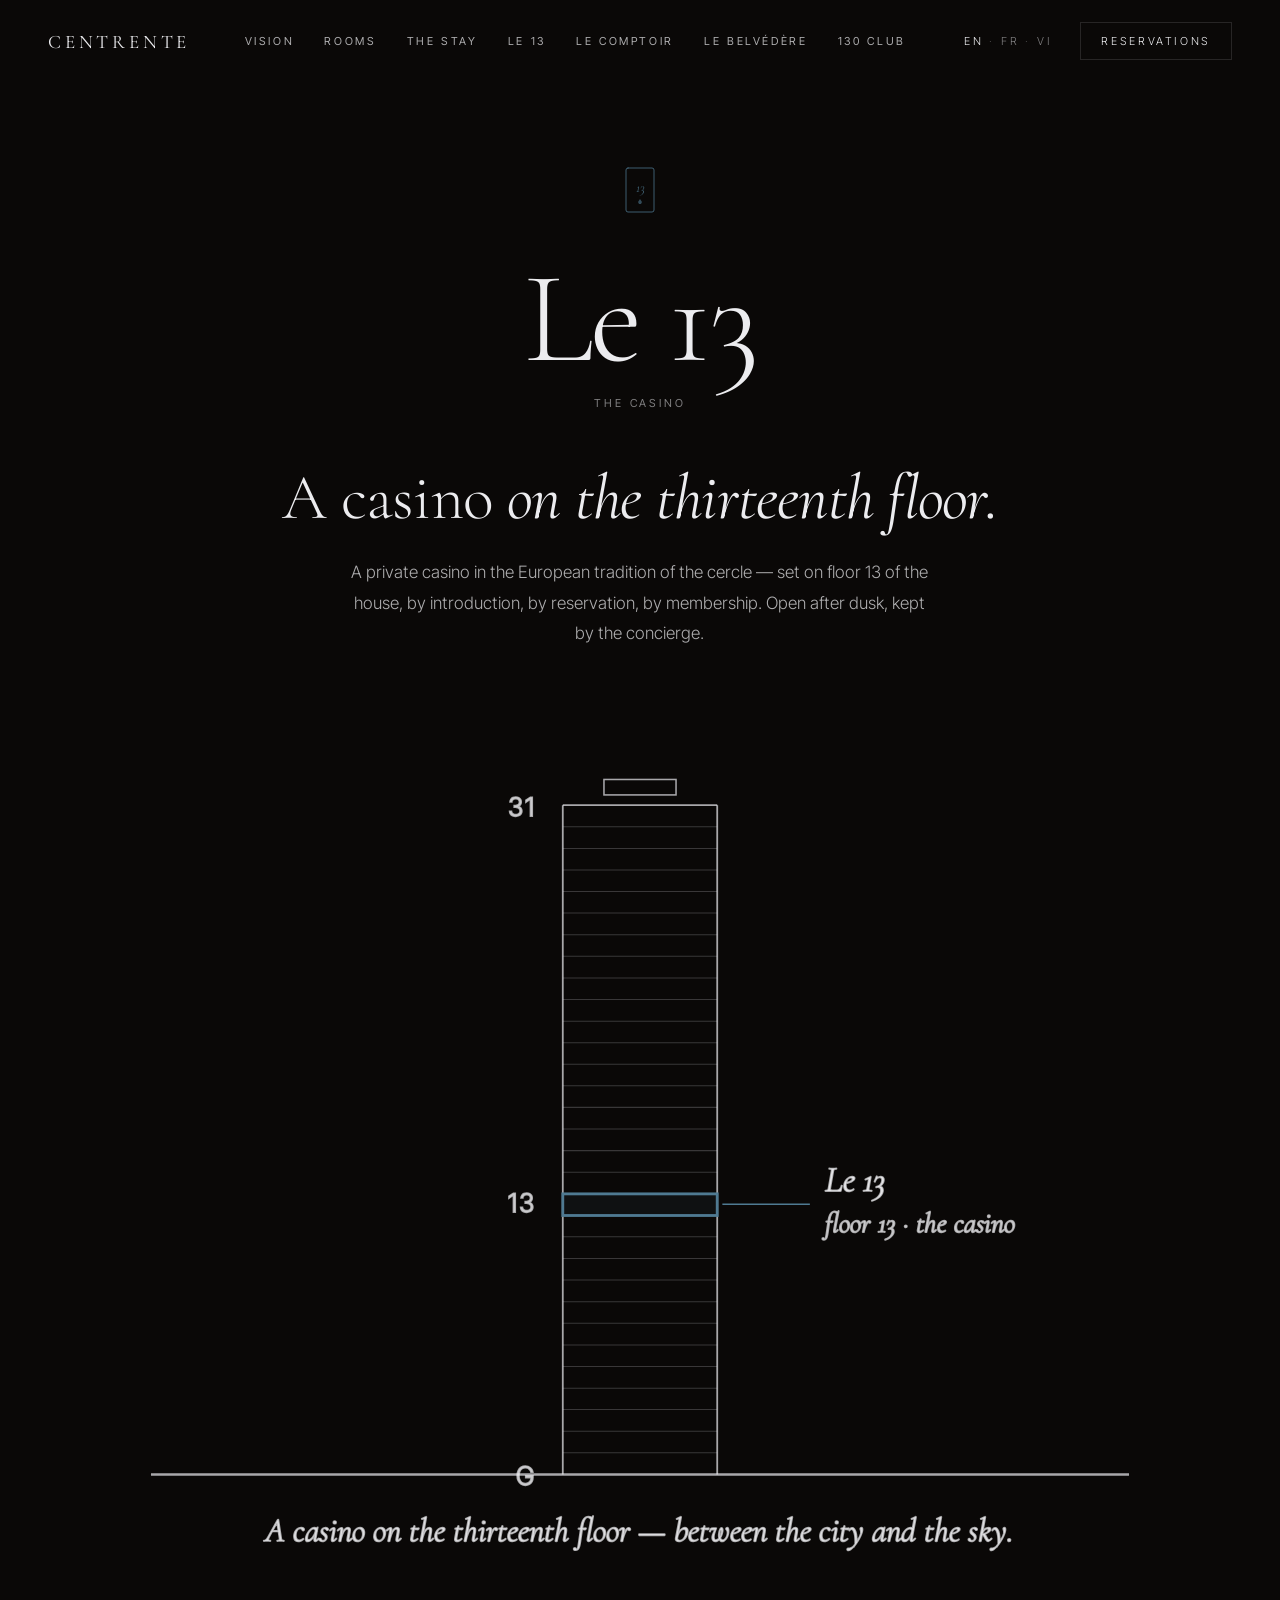
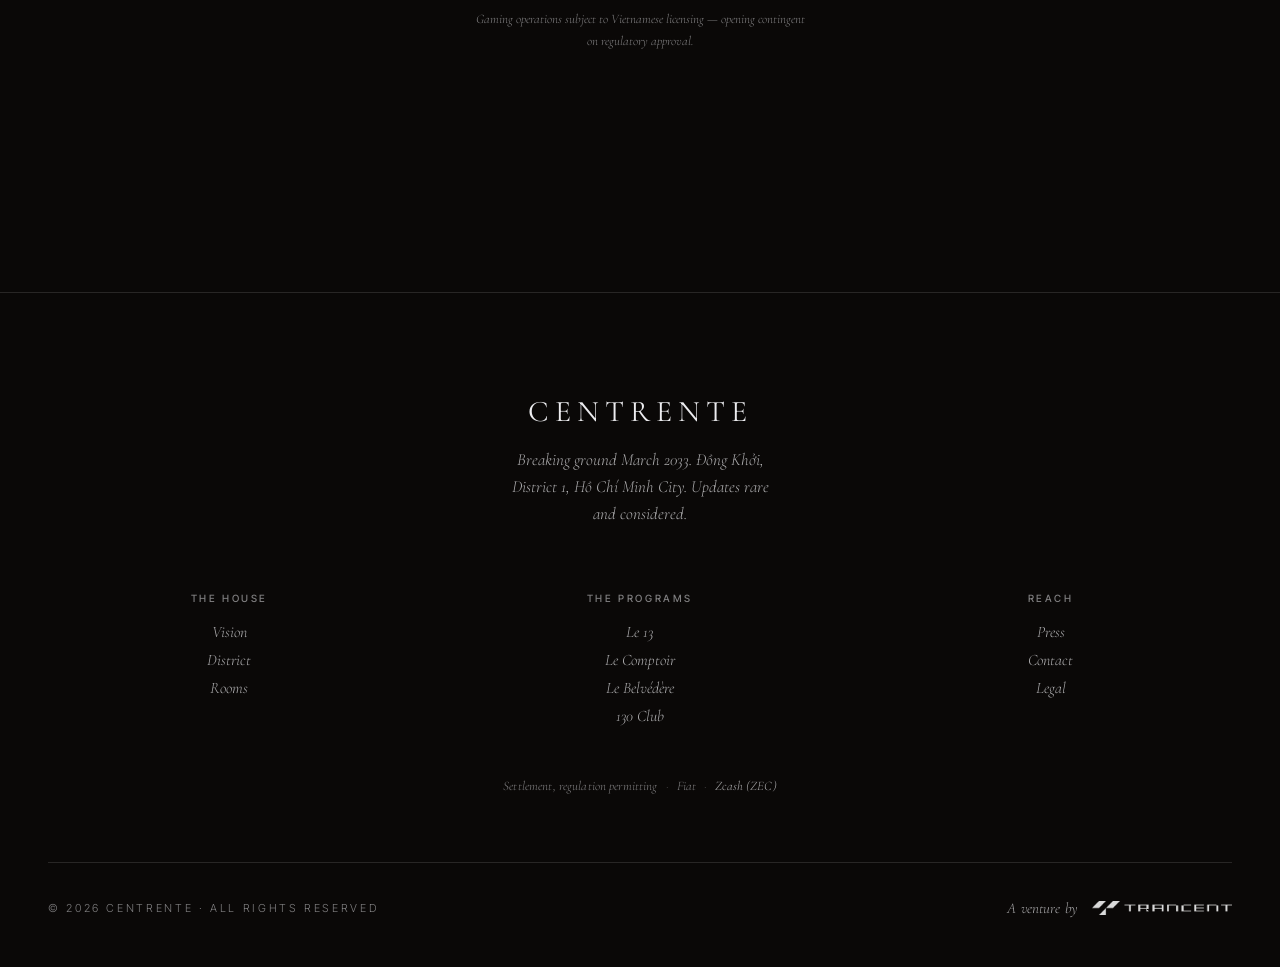
==== le-13.html @ db6df822 "subpages + story section + glyphs + mobile center" ====
<!doctype html>
<html lang="en">
<head>
<meta charset="utf-8" />
<meta name="viewport" content="width=device-width,initial-scale=1" />
<title>Le 13 · Centrente</title>
<link rel="preconnect" href="https://fonts.googleapis.com">
<link rel="preconnect" href="https://fonts.gstatic.com" crossorigin>
<link href="https://fonts.googleapis.com/css2?family=Cormorant+Garamond:ital,wght@0,300;0,400;0,500;1,300;1,400&family=Inter+Tight:wght@300;400;500;600&display=swap" rel="stylesheet">
<link rel="stylesheet" href="style.css">
</head>
<body>

<nav class="nav" id="nav">
  <a href="/" class="mono">CENTRENTE</a>
  <div class="nav-links">
    <a href="/#vision" data-i18n="nav_vision">Vision</a>
    <a href="/#rooms" data-i18n="nav_rooms">Rooms</a>
    <a href="/#stay" data-i18n="nav_stay">The Stay</a>
    <a href="/le-13">Le 13</a>
    <a href="/le-comptoir">Le Comptoir</a>
    <a href="/le-belvedere">Le Belvédère</a>
    <a href="/#club" data-i18n="nav_club">130 Club</a>
  </div>
  <div class="nav-right">
    <div class="lang lang-toggle">
      <button class="opt on" data-lang="en">EN</button><span class="div">·</span><button class="opt" data-lang="fr">FR</button><span class="div">·</span><button class="opt" data-lang="vi">VI</button>
    </div>
    <a class="cta" href="/#reserve" data-i18n="nav_cta">Reservations</a>
    <button class="nav-toggle" id="nav-toggle" aria-label="Menu"><span></span><span></span><span></span></button>
  </div>
</nav>

<div class="nav-mobile" id="nav-mobile">
  <a href="/#vision" data-i18n="nav_vision">Vision</a>
  <a href="/#rooms" data-i18n="nav_rooms">Rooms</a>
  <a href="/#stay" data-i18n="nav_stay">The Stay</a>
  <a href="/le-13">Le 13</a>
  <a href="/le-comptoir">Le Comptoir</a>
  <a href="/le-belvedere">Le Belvédère</a>
  <a href="/#club" data-i18n="nav_club">130 Club</a>
  <div class="lang lang-toggle" style="margin-top:32px;">
    <button class="opt on" data-lang="en">EN</button><span class="div">·</span><button class="opt" data-lang="fr">FR</button><span class="div">·</span><button class="opt" data-lang="vi">VI</button>
  </div>
  <a href="/#reserve" class="cta" data-i18n="nav_cta" style="margin-top:8px;">Reservations</a>
</div>

<section id="le13">
  <div class="venue-glyph">
    <svg viewBox="0 0 60 60" stroke="#4F7A92" fill="none" stroke-width="0.85" stroke-linecap="round" stroke-linejoin="round">
      <rect x="16" y="8" width="28" height="44" rx="2"/>
      <text x="30" y="32" text-anchor="middle" font-family="Cormorant Garamond" font-size="14" font-style="italic" fill="#4F7A92" stroke="none">13</text>
      <path d="M 28 42 L 30 39 L 32 42 L 31 44 L 29 44 Z" fill="#4F7A92" stroke="none" opacity="0.65"/>
    </svg>
  </div>
  <div class="anchor">
    <div class="seal">Le 13<small data-i18n="le13_caption">The Casino</small></div>
    <div class="head">
      <h2 data-i18n-html="le13_h2">A casino <em>on the thirteenth floor.</em></h2>
      <p data-i18n="le13_p">A private casino in the European tradition of the cercle — set on floor 13 of the house, by introduction, by reservation, by membership. Open after dusk, kept by the concierge.</p>
    </div>
  </div>

  <div class="le13-diagram">
    <svg viewBox="0 0 460 320" xmlns="http://www.w3.org/2000/svg" stroke="#ECECEFB3" fill="none" stroke-width="0.7">
      <line x1="40" y1="290" x2="420" y2="290" stroke-width="1" stroke="#ECECEFB3"/>
      <line x1="200" y1="290" x2="200" y2="30"/>
      <line x1="260" y1="290" x2="260" y2="30"/>
      <line x1="200" y1="30" x2="260" y2="30"/>
      <rect x="216" y="20" width="28" height="6" stroke-width="0.6"/>
      <g stroke="#ECECEF35" stroke-width="0.4">
        <line x1="200" y1="38.4" x2="260" y2="38.4"/>
        <line x1="200" y1="46.8" x2="260" y2="46.8"/>
        <line x1="200" y1="55.2" x2="260" y2="55.2"/>
        <line x1="200" y1="63.5" x2="260" y2="63.5"/>
        <line x1="200" y1="71.9" x2="260" y2="71.9"/>
        <line x1="200" y1="80.3" x2="260" y2="80.3"/>
        <line x1="200" y1="88.7" x2="260" y2="88.7"/>
        <line x1="200" y1="97.1" x2="260" y2="97.1"/>
        <line x1="200" y1="105.5" x2="260" y2="105.5"/>
        <line x1="200" y1="113.9" x2="260" y2="113.9"/>
        <line x1="200" y1="122.3" x2="260" y2="122.3"/>
        <line x1="200" y1="130.6" x2="260" y2="130.6"/>
        <line x1="200" y1="139.0" x2="260" y2="139.0"/>
        <line x1="200" y1="147.4" x2="260" y2="147.4"/>
        <line x1="200" y1="155.8" x2="260" y2="155.8"/>
        <line x1="200" y1="164.2" x2="260" y2="164.2"/>
        <line x1="200" y1="172.6" x2="260" y2="172.6"/>
        <line x1="200" y1="181.0" x2="260" y2="181.0"/>
        <line x1="200" y1="189.4" x2="260" y2="189.4"/>
        <line x1="200" y1="197.7" x2="260" y2="197.7"/>
        <line x1="200" y1="206.1" x2="260" y2="206.1"/>
        <line x1="200" y1="214.5" x2="260" y2="214.5"/>
        <line x1="200" y1="222.9" x2="260" y2="222.9"/>
        <line x1="200" y1="231.3" x2="260" y2="231.3"/>
        <line x1="200" y1="239.7" x2="260" y2="239.7"/>
        <line x1="200" y1="248.1" x2="260" y2="248.1"/>
        <line x1="200" y1="256.5" x2="260" y2="256.5"/>
        <line x1="200" y1="264.8" x2="260" y2="264.8"/>
        <line x1="200" y1="273.2" x2="260" y2="273.2"/>
        <line x1="200" y1="281.6" x2="260" y2="281.6"/>
      </g>
      <rect x="200" y="181.0" width="60" height="8.4" stroke="#4F7A92" stroke-width="1.1" fill="#4F7A9215"/>
      <line x1="262" y1="185" x2="296" y2="185" stroke="#4F7A92" stroke-width="0.6"/>
      <text x="302" y="180" font-family="Cormorant Garamond" font-style="italic" font-size="14" fill="#ECECEFE6">Le 13</text>
      <text x="302" y="196" font-family="Cormorant Garamond" font-style="italic" font-size="11" fill="#ECECEF80">floor 13 · the casino</text>
      <g font-family="Inter Tight" fill="#ECECEF85" font-size="10" letter-spacing="0.1em" text-anchor="end">
        <text x="190" y="34">31</text>
        <text x="190" y="188">13</text>
        <text x="190" y="294">G</text>
      </g>
      <text x="230" y="316" font-family="Cormorant Garamond" font-style="italic" fill="#ECECEFCC" font-size="13" text-anchor="middle">A casino on the thirteenth floor — between the city and the sky.</text>
    </svg>
  </div>
  <div class="le13-footnote" data-i18n="le13_footnote">
    Gaming operations subject to Vietnamese licensing — opening contingent on regulatory approval.
  </div>
</section>

<footer>
  <div class="foot-mark">CENTRENTE</div>
  <p class="foot-tag" data-i18n="foot_tag">Breaking ground March 2033. Đồng Khởi, District 1, Hồ Chí Minh City. Updates rare and considered.</p>
  <div class="foot-cols">
    <div>
      <h4>The House</h4>
      <a href="/#vision">Vision</a><a href="/#district">District</a><a href="/#rooms">Rooms</a>
    </div>
    <div>
      <h4>The Programs</h4>
      <a href="/le-13">Le 13</a><a href="/le-comptoir">Le Comptoir</a><a href="/le-belvedere">Le Belvédère</a><a href="/#club">130 Club</a>
    </div>
    <div>
      <h4>Reach</h4>
      <a href="#">Press</a><a href="#">Contact</a><a href="#">Legal</a>
    </div>
  </div>
  <div class="foot-currencies">
    <span data-i18n="foot_currencies_label">Settlement, regulation permitting</span><span class="sep">·</span>Fiat<span class="sep">·</span><span class="zec">Zcash (ZEC)</span>
  </div>
  <div class="foot-base">
    <div>© 2026 Centrente · All rights reserved</div>
    <a href="https://trancent.io" class="trancent">
      <span class="label" data-i18n="venture_by">A venture by</span>
      <img src="trancent-logo-horizontal-white.png" alt="Trancent" />
    </a>
  </div>
</footer>

<script src="script.js" defer></script>
</body>
</html>
---- style.css ----
:root {
  --obsidian:  #0A0807;
  --vault:    #14110F;
  --ivory:    #ECECEF;
  --ivory-70: rgba(236,236,239,0.72);
  --ivory-50: rgba(236,236,239,0.52);
  --ivory-30: rgba(236,236,239,0.30);
  --ivory-15: rgba(236,236,239,0.15);
  --stone:    #8F8A82;
  --hairline: rgba(236,236,239,0.13);
  --ink:      #1B2A3A;
  --ink-lift: #4F7A92;
  --serif:    "Cormorant Garamond", "Times New Roman", serif;
  --sans:     "Inter Tight", "Inter", system-ui, sans-serif;
}
* { box-sizing: border-box; margin: 0; padding: 0; }
html, body { background: var(--obsidian); color: var(--ivory); font-family: var(--sans); font-weight: 300; -webkit-font-smoothing: antialiased; }
body { overflow-x: hidden; }
a { color: inherit; text-decoration: none; }
::selection { background: var(--ink-lift); color: var(--obsidian); }

/* nav */
.nav {
  position: fixed; top: 0; left: 0; right: 0; z-index: 50;
  padding: 22px 48px; display: flex; align-items: center; justify-content: space-between;
  border-bottom: 1px solid transparent;
  transition: background .4s, border-color .4s, backdrop-filter .4s, transform .65s cubic-bezier(0.16, 1, 0.3, 1), opacity .4s;
}
.nav.scrolled { background: rgba(10,8,7,0.78); backdrop-filter: blur(14px); border-bottom: 1px solid var(--hairline); }
.nav.hidden { transform: translateY(-100%); opacity: 0; pointer-events: none; }
.mono {
  font-family: var(--serif); font-size: 19px; letter-spacing: .20em; font-weight: 400;
  transition: letter-spacing .55s cubic-bezier(0.16, 1, 0.3, 1), color .4s;
}
.mono:hover { letter-spacing: .26em; color: var(--ivory); }
.nav-links { display: flex; gap: 30px; font-size: 11px; letter-spacing: .24em; text-transform: uppercase; color: var(--ivory-70); font-weight: 400; }
.nav-links a:hover { color: var(--ivory); }
.nav-right { display: flex; gap: 24px; align-items: center; }
.lang { font-size: 11px; letter-spacing: .24em; color: var(--ivory-50); text-transform: uppercase; }
.lang .on { color: var(--ivory); }
.cta { font-size: 11px; letter-spacing: .24em; text-transform: uppercase; padding: 11px 20px; border: 1px solid var(--hairline); transition: border-color .4s, color .4s; }
.cta:hover { border-color: var(--ivory); }

/* layout */
section { padding: 160px 48px; max-width: 1440px; margin: 0 auto; position: relative; }
.caps { font-size: 11px; letter-spacing: .26em; text-transform: uppercase; color: var(--ivory-70); font-weight: 400; }
.rule { height: 1px; background: var(--hairline); width: 100%; }
.rule.center { width: 64px; margin: 0 auto; background: var(--ivory-30); }

/* hero */
.hero {
  height: 100vh; min-height: 780px; padding: 0;
  display: flex; flex-direction: column; justify-content: space-between;
  position: relative; max-width: none;
  background:
    radial-gradient(ellipse at 50% 110%, rgba(79,122,146,0.10), transparent 55%),
    radial-gradient(ellipse at 20% 30%, rgba(150,120,90,0.06), transparent 50%),
    linear-gradient(180deg, #14110F 0%, #0A0807 60%, #050403 100%);
  overflow: hidden;
}
.hero::before {
  content: ""; position: absolute; inset: 0; pointer-events: none;
  background: url("data:image/svg+xml;utf8,<svg xmlns='http://www.w3.org/2000/svg' width='160' height='160'><filter id='n'><feTurbulence type='fractalNoise' baseFrequency='0.9' numOctaves='2' stitchTiles='stitch'/><feColorMatrix values='0 0 0 0 0.93  0 0 0 0 0.92  0 0 0 0 0.88  0 0 0 0.05 0'/></filter><rect width='100%' height='100%' filter='url(%23n)'/></svg>");
  opacity: .35; mix-blend-mode: overlay;
}
.hero-inner {
  padding: 160px 48px 80px;
  max-width: 1440px; width: 100%; margin: 0 auto;
  flex: 1;
  display: flex; flex-direction: column;
  align-items: center; justify-content: center;
  text-align: center;
  position: relative; z-index: 2;
}
.hero-mark { margin-bottom: 48px; opacity: .82; }
.hero h1 {
  font-family: var(--serif); font-weight: 300; font-size: clamp(54px, 8.4vw, 128px);
  line-height: 1.02; letter-spacing: -0.012em;
  max-width: 18ch;
}
.hero h1 em { font-style: italic; font-weight: 400; white-space: nowrap; }
.hero-eyebrow { font-family: var(--serif); font-style: italic; font-size: 18px; color: var(--ivory-70); margin-bottom: 36px; letter-spacing: .01em; }
.hero-meta { display: flex; flex-direction: column; gap: 28px; margin-top: 60px; align-items: center; }
.hero-meta .caps { line-height: 1.8; }
.hero-meta .rule.center { margin-top: 12px; }
.scroll-cue { position: absolute; bottom: 36px; left: 50%; transform: translateX(-50%); display: flex; flex-direction: column; align-items: center; gap: 10px; z-index: 2; }
.scroll-cue .tick { width: 1px; height: 44px; background: linear-gradient(180deg, transparent, var(--ivory-50)); animation: tick 3.6s ease-in-out infinite; }
@keyframes tick { 0%, 100% { opacity: .15; transform: scaleY(.55); } 50% { opacity: 1; transform: scaleY(1); } }

/* section anchor — centered */
.anchor {
  display: flex; flex-direction: column;
  align-items: center; text-align: center;
  margin-bottom: 80px;
}
.anchor .seal {
  font-family: var(--serif); font-weight: 300;
  font-size: 130px; line-height: 0.9; color: var(--ivory);
  letter-spacing: -0.02em;
}
.anchor .seal small {
  display: block;
  font-family: var(--sans); font-size: 11px; letter-spacing: .26em; text-transform: uppercase;
  color: var(--ivory-50); margin-top: 22px; font-weight: 400;
}
.anchor .head { margin-top: 56px; max-width: 760px; }
.anchor .head h2 {
  font-family: var(--serif); font-weight: 300;
  font-size: clamp(40px, 5vw, 76px); line-height: 1.04; letter-spacing: -0.012em;
}
.anchor .head h2 em { font-style: italic; font-weight: 400; }
.anchor .head p {
  color: var(--ivory-70); margin: 26px auto 0;
  max-width: 58ch; font-size: 17px; line-height: 1.78; font-weight: 300;
}

/* district */
.district-grid {
  display: grid; grid-template-columns: 1fr 1fr; gap: 80px; align-items: center;
  margin-top: 64px;
}
.map {
  aspect-ratio: 5/4; background: var(--vault); border: 1px solid var(--hairline);
  position: relative; overflow: hidden;
}
.map svg { display: block; width: 100%; height: 100%; }
.stats {
  display: grid; grid-template-columns: repeat(4, 1fr); gap: 28px;
  margin-top: 84px;
}
.stat {
  padding-top: 22px; border-top: 1px solid var(--hairline);
  text-align: left;
}
.stat .v { font-family: var(--serif); font-style: italic; font-size: 44px; font-weight: 300; line-height: 1; }
.stat .l { font-size: 10px; letter-spacing: .26em; text-transform: uppercase; color: var(--ivory-50); margin-top: 12px; font-weight: 400; }

/* building elevation diagram (Rooms section) */
.elevation {
  display: flex; justify-content: center;
  margin: 60px auto 0;
  width: 100%;
}
.elevation svg { display: block; max-width: 100%; height: auto; }

/* rooms */
.rooms-rail {
  display: grid; grid-template-columns: repeat(6, minmax(0, 1fr)); gap: 18px;
  margin-top: 80px;
}
/* premium intermediate tier — no 130 prefix, ink-blue accent rule */
.room.premium { border-top: 1px solid var(--ink-lift); opacity: 1; }
.room.premium .tag { color: var(--ink-lift); }
.room {
  border-top: 1px solid var(--hairline); padding-top: 30px;
  cursor: pointer; transition: border-color .5s;
  text-align: center;
}
.room:hover { border-color: var(--ivory); }
.room.elevated { border-top: 1px solid var(--ink-lift); }
.room .num-row {
  display: flex; align-items: baseline; justify-content: center; gap: 12px;
  min-height: 64px;
}
.room .num-row .n { font-family: var(--serif); font-weight: 300; font-size: 60px; line-height: 1; }
.room .num-row .t { font-size: 12px; letter-spacing: .24em; text-transform: uppercase; color: var(--ivory); font-weight: 500; }
.room .tier-only {
  font-family: var(--serif); font-weight: 300; font-size: 54px; line-height: 1;
  letter-spacing: -0.012em; min-height: 64px;
  display: flex; align-items: baseline; justify-content: center;
}
.room .tier-only small {
  font-family: var(--serif); font-style: italic; font-weight: 400;
  font-size: 16px; letter-spacing: 0.04em;
  color: var(--ivory-70); margin-left: 5px;
  align-self: baseline;
}

/* Elevated tier hover — 130 Executive + 130 Pavilion */
.room.elevated {
  transition: transform .6s cubic-bezier(0.2, 0.7, 0.2, 1), border-top-color .4s;
}
.room.elevated:hover {
  transform: translateY(-6px);
  border-top-color: var(--ivory);
}
.room.elevated .room-plan {
  transition: border-color .5s, box-shadow .5s;
}
.room.elevated:hover .room-plan {
  border-color: var(--ink-lift);
  box-shadow: 0 0 36px -4px rgba(79, 122, 146, 0.28);
}
.room.elevated .num-row .n {
  transition: color .4s;
}
.room.elevated:hover .num-row .n {
  color: var(--ink-lift);
}
.room .tag { font-family: var(--serif); font-style: italic; font-size: 13px; color: var(--ivory-50); margin-top: 18px; min-height: 18px; }
.room .copy {
  font-family: var(--serif); font-style: italic; font-size: 16px;
  color: var(--ivory-70); margin-top: 22px; line-height: 1.55;
  padding: 0 6px;
}

/* 130 club */
.club {
  margin-top: 60px;
  display: grid; grid-template-columns: 1.4fr 1fr; gap: 60px; align-items: center;
  padding: 110px 64px;
  background:
    radial-gradient(ellipse at 15% 50%, rgba(79,122,146,0.10), transparent 50%),
    radial-gradient(ellipse at 90% 50%, rgba(150,120,90,0.06), transparent 50%),
    linear-gradient(180deg, #14110F 0%, #050403 100%);
  border-top: 1px solid var(--hairline); border-bottom: 1px solid var(--hairline);
  position: relative; overflow: hidden;
}
.club .spine {
  font-family: var(--serif); font-weight: 300;
  font-size: clamp(140px, 22vw, 320px); line-height: 0.85; letter-spacing: -0.04em;
  position: relative; text-align: center;
}
.club .spine .word {
  display: block;
  font-family: var(--serif); font-style: italic; font-size: clamp(22px, 2.2vw, 36px); letter-spacing: .04em; color: var(--ivory-70);
  margin-top: 14px; font-weight: 400;
}
.club .body h3 { font-family: var(--serif); font-weight: 300; font-size: 52px; line-height: 1.08; }
.club .body h3 em { font-style: italic; }
.club .body p { color: var(--ivory-70); margin-top: 22px; max-width: 40ch; line-height: 1.75; font-weight: 300; font-size: 17px; }
.club .body .quiet-link {
  display: inline-block; margin-top: 36px;
  font-size: 11px; letter-spacing: .24em; text-transform: uppercase;
  padding-bottom: 8px; border-bottom: 1px solid var(--ivory-50); color: var(--ivory);
  transition: border-color .4s;
}
.club .body .quiet-link:hover { border-color: var(--ivory); }
.club .footnote {
  margin-top: 32px; font-family: var(--serif); font-style: italic;
  font-size: 13px; color: var(--ivory-50); max-width: 50ch; line-height: 1.7;
}

/* room floorplan wireframe (replaces photo placeholder) */
.room-plan {
  margin-top: 24px; aspect-ratio: 4/5; border: 1px solid var(--hairline);
  background: var(--vault);
  display: flex; align-items: center; justify-content: center;
  padding: 14px; overflow: hidden;
}
.room.elevated .room-plan { border-color: var(--ink-lift); }
.room-plan svg { display: block; width: 100%; height: 100%; }
.room-plan .area {
  position: absolute; left: 0; right: 0; bottom: 6px;
  text-align: center; font-family: var(--serif); font-style: italic;
  font-size: 11px; color: var(--ivory-50);
}

/* 130 Club — loyalty program */
.club-card {
  margin: 60px auto 0; display: flex; justify-content: center;
  max-width: 460px;
}
.club-card svg { display: block; width: 100%; height: auto; }
.club-benefits {
  display: grid; grid-template-columns: repeat(3, 1fr); gap: 56px;
  margin: 84px auto 0; max-width: 1040px;
}
.benefit {
  text-align: center;
  border-top: 1px solid var(--hairline);
  padding-top: 28px;
}
.benefit .num {
  font-family: var(--serif); font-style: italic; font-size: 30px;
  color: var(--ink-lift); font-weight: 300; line-height: 1;
}
.benefit .copy {
  font-family: var(--serif); font-style: italic; font-size: 17px;
  color: var(--ivory-70); margin-top: 18px; line-height: 1.6;
}
.club-cta {
  display: block; margin: 64px auto 0; width: fit-content;
  font-size: 11px; letter-spacing: .24em; text-transform: uppercase;
  padding-bottom: 8px; border-bottom: 1px solid var(--ivory-50); color: var(--ivory);
  transition: border-color .4s;
}
.club-cta:hover { border-color: var(--ivory); }

/* The Stay — tech section */
.stay-grid {
  display: grid; grid-template-columns: repeat(4, 1fr); gap: 36px;
  margin: 80px auto 0; max-width: 1120px;
}
.stay-item {
  text-align: center;
  border-top: 1px solid var(--hairline);
  padding-top: 32px;
}
.stay-icon {
  display: flex; justify-content: center; align-items: center;
  height: 72px; margin-bottom: 22px;
}
.stay-icon svg { width: 64px; height: 64px; }
.stay-item .label {
  font-family: var(--serif); font-style: italic; font-size: 18px;
  color: var(--ivory); margin-bottom: 14px;
}
.stay-item .copy {
  font-size: 13px; color: var(--ivory-70); line-height: 1.65;
  max-width: 26ch; margin: 0 auto;
}

/* Venue sections — casino, restaurant, rooftop */
.le13-diagram, .le21-diagram, .belvedere-diagram {
  display: flex; justify-content: center; margin: 56px auto 0;
}
.le13-diagram svg, .le21-diagram svg, .belvedere-diagram svg {
  display: block; max-width: 100%; height: auto;
}
.le13-footnote, .le21-footnote, .belvedere-footnote {
  text-align: center; margin: 56px auto 0; max-width: 56ch;
  font-family: var(--serif); font-style: italic; font-size: 13px;
  color: var(--ivory-50); line-height: 1.7;
}

/* Minimalist venue glyphs */
.glyph {
  display: flex; justify-content: center;
  margin: 0 auto 20px;
  opacity: 0.9;
}
.glyph svg { display: block; width: 44px; height: 44px; }
.venue-glyph {
  display: flex; justify-content: center;
  margin: 0 auto 40px;
  opacity: 0.9;
}
.venue-glyph svg { display: block; width: 60px; height: 60px; }

/* Chef bio + Cellar bio blocks (Le 21) — shared treatment */
.chef-bio, .cellar-bio {
  margin: 72px auto 0; max-width: 680px;
  text-align: center;
  border-top: 1px solid var(--hairline);
  padding-top: 44px;
}
.chef-bio .eyebrow, .cellar-bio .eyebrow {
  font-size: 11px; letter-spacing: .26em;
  text-transform: uppercase; color: var(--ink-lift);
  margin-bottom: 18px; font-weight: 400;
}
.chef-bio .name, .cellar-bio .name {
  font-family: var(--serif); font-weight: 300;
  font-size: 44px; line-height: 1.05;
  letter-spacing: -0.012em; margin-bottom: 28px;
}
.chef-bio .story, .cellar-bio .story {
  font-family: var(--serif); font-style: italic;
  font-size: 17px; color: var(--ivory-70);
  line-height: 1.78; max-width: 56ch; margin: 0 auto;
}
.chef-bio .origin, .cellar-bio .origin {
  font-size: 11px; letter-spacing: .26em;
  text-transform: uppercase; color: var(--ivory-50);
  margin-top: 22px;
}

/* footer currencies line */
.foot-currencies {
  margin-top: 44px; text-align: center;
  font-family: var(--serif); font-style: italic;
  font-size: 13px; color: var(--ivory-50); letter-spacing: .01em;
}
.foot-currencies .sep { color: var(--ivory-30); margin: 0 8px; }
.foot-currencies .zec { color: var(--ivory-70); }

@media (max-width: 1024px) {
  .stay-grid { grid-template-columns: repeat(2, 1fr); gap: 32px; }
}

/* palette */
.palette-grid { display: grid; grid-template-columns: repeat(6,1fr); gap: 18px; margin-top: 56px; }
.sw { aspect-ratio: 1; border: 1px solid var(--hairline); display: flex; flex-direction: column; justify-content: flex-end; padding: 16px; }
.sw .nm { font-family: var(--serif); font-style: italic; font-size: 16px; font-weight: 400; }
.sw .hex { font-size: 10px; letter-spacing: .14em; margin-top: 4px; opacity: .65; font-weight: 400; }

/* type spec */
.type-spec { display: grid; grid-template-columns: 1fr 1fr; gap: 60px; margin-top: 56px; }
.ts-card { border-top: 1px solid var(--hairline); padding-top: 28px; text-align: center; }
.ts-card .label { font-size: 10px; letter-spacing: .26em; text-transform: uppercase; color: var(--ivory-50); font-weight: 400; }
.ts-card .name { font-family: var(--serif); font-style: italic; font-size: 16px; margin-top: 10px; color: var(--ivory-70); }
.ts-card .sample { margin-top: 36px; }
.ts-card.serif .sample { font-family: var(--serif); font-weight: 300; font-size: 84px; line-height: 1; letter-spacing: -0.012em; }
.ts-card.sans .sample { font-family: var(--sans); font-size: 20px; font-weight: 300; line-height: 1.55; max-width: 42ch; margin-left: auto; margin-right: auto; }

/* footer */
footer {
  padding: 100px 48px 50px;
  border-top: 1px solid var(--hairline);
  margin-top: 80px;
  max-width: 1440px; margin-left:auto; margin-right:auto;
  text-align: center;
}
.foot-mark { font-family: var(--serif); font-size: 30px; letter-spacing: .20em; font-weight: 400; }
.foot-tag { font-family: var(--serif); font-style: italic; font-size: 17px; color: var(--ivory-70); margin-top: 16px; max-width: 38ch; margin-left: auto; margin-right: auto; line-height: 1.6; }
.foot-cols {
  display: grid; grid-template-columns: repeat(3, 1fr); gap: 48px;
  margin-top: 64px; text-align: center;
}
.foot-cols h4 { font-size: 10px; letter-spacing: .26em; text-transform: uppercase; color: var(--ivory-50); margin-bottom: 18px; font-weight: 500; }
.foot-cols a { display: block; font-family: var(--serif); font-style: italic; font-size: 16px; color: var(--ivory-70); margin-bottom: 8px; }
.foot-cols a:hover { color: var(--ivory); }
.foot-base {
  display: flex; justify-content: space-between; align-items: center; flex-wrap: wrap; gap: 24px;
  padding-top: 36px; margin-top: 68px; border-top: 1px solid var(--hairline);
  font-size: 11px; letter-spacing: .24em; text-transform: uppercase; color: var(--ivory-50);
}
.foot-base .trancent {
  display: inline-flex; align-items: center; gap: 14px;
  text-transform: none; letter-spacing: .01em;
  color: var(--ivory-70); transition: color .4s;
}
.foot-base .trancent .label {
  font-family: var(--serif); font-style: italic; font-size: 15px;
}
.foot-base .trancent img {
  height: 14px; width: auto; opacity: .85; transition: opacity .4s;
}
.foot-base .trancent:hover { color: var(--ivory); }
.foot-base .trancent:hover img {
  opacity: 1;
  animation: trancent-glitch 0.6s ease-out;
}
@keyframes trancent-glitch {
  0%, 100% { transform: translate(0); filter: none; }
  10% { transform: translate(-1px, 1px); filter: drop-shadow(2px 0 0 rgba(91,196,208,0.7)) drop-shadow(-2px 0 0 rgba(255,46,136,0.7)); }
  25% { transform: translate(2px, -1px); filter: drop-shadow(-2px 0 0 rgba(91,196,208,0.6)) drop-shadow(2px 0 0 rgba(255,46,136,0.6)); }
  40% { transform: translate(-2px, 0); filter: drop-shadow(3px 0 0 rgba(91,196,208,0.5)); }
  55% { transform: translate(1px, 1px); filter: drop-shadow(-2px 0 0 rgba(255,46,136,0.5)); }
  70% { transform: translate(-1px, -1px); filter: hue-rotate(20deg) saturate(1.4); }
  85% { transform: translate(1px, 0); filter: none; }
}

/* preview banner */
.preview-banner {
  position: fixed; bottom: 20px; left: 20px; z-index: 100;
  background: var(--vault); border: 1px solid var(--hairline); padding: 10px 18px;
  font-family: var(--serif); font-style: italic; font-size: 12px; color: var(--ivory-70);
}
.preview-banner b { color: var(--ivory); font-style: normal; font-weight: 500; letter-spacing: .14em; text-transform: uppercase; font-size: 10px; padding-left: 8px; }

@media (max-width: 1024px) {
  .district-grid { grid-template-columns: 1fr; }
  .rooms-rail { grid-template-columns: repeat(3, 1fr); }
  .club { grid-template-columns: 1fr; padding: 70px 32px; }
  .palette-grid { grid-template-columns: repeat(3,1fr); }
  .type-spec { grid-template-columns: 1fr; }
  .foot-cols { grid-template-columns: 1fr 1fr; }
  .stats { grid-template-columns: repeat(2, 1fr); }
}

/* ─── mobile ─── */
.nav-toggle {
  display: none;
  width: 30px; height: 22px;
  position: relative; cursor: pointer;
  background: none; border: none; padding: 0;
}
.nav-toggle span {
  display: block; position: absolute; left: 0; right: 0;
  height: 1px; background: var(--ivory);
  transition: transform .4s ease, opacity .3s ease, top .4s ease;
}
.nav-toggle span:nth-child(1) { top: 4px; }
.nav-toggle span:nth-child(2) { top: 11px; }
.nav-toggle span:nth-child(3) { top: 18px; }
.nav-toggle.open span:nth-child(1) { top: 11px; transform: rotate(45deg); }
.nav-toggle.open span:nth-child(2) { opacity: 0; }
.nav-toggle.open span:nth-child(3) { top: 11px; transform: rotate(-45deg); }

.nav-mobile {
  position: fixed; inset: 0; z-index: 40;
  background: rgba(10,8,7,0.97); backdrop-filter: blur(14px);
  display: flex; flex-direction: column; align-items: center; justify-content: center;
  gap: 28px;
  opacity: 0; pointer-events: none;
  transition: opacity .5s ease;
}
.nav-mobile.open { opacity: 1; pointer-events: auto; }
.nav-mobile a {
  font-family: var(--serif); font-style: italic; font-size: 28px;
  color: var(--ivory-70); transition: color .3s;
}
.nav-mobile a:hover { color: var(--ivory); }
.nav-mobile .lang {
  margin-top: 32px; font-size: 12px; letter-spacing: .3em;
}

@media (max-width: 768px) {
  .nav {
    padding: 16px 24px;
    justify-content: center;
    position: relative;
  }
  .nav-links, .nav-right .lang, .nav-right .cta { display: none; }
  .nav-right {
    position: absolute;
    right: 22px;
    top: 50%;
    transform: translateY(-50%);
  }
  .nav-toggle { display: block; }
  .mono { font-size: 16px; letter-spacing: .22em; }

  section { padding: 90px 22px; }

  .hero-inner { padding: 120px 22px 80px; }
  .hero-mark { margin-bottom: 36px; transform: scale(0.85); }
  .hero h1 {
    font-size: clamp(44px, 13vw, 78px);
    line-height: 1.05; max-width: none;
  }
  .hero-eyebrow { font-size: 15px; margin-bottom: 28px; }
  .hero-meta { gap: 22px; margin-top: 48px; }
  .hero-meta .caps { font-size: 10px; letter-spacing: .22em; }

  .anchor { margin-bottom: 56px; }
  .anchor .seal { font-size: 88px; }
  .anchor .seal small { font-size: 10px; margin-top: 18px; }
  .anchor .head { margin-top: 40px; }
  .anchor .head h2 { font-size: clamp(30px, 8vw, 52px); }
  .anchor .head p { font-size: 15px; line-height: 1.7; }

  .stats { grid-template-columns: 1fr 1fr; gap: 18px; margin-top: 56px; }
  .stat .v { font-size: 32px; }
  .stat .l { font-size: 9px; }

  .elevation { overflow-x: auto; -webkit-overflow-scrolling: touch; }
  .elevation svg { min-width: 560px; }

  /* rooms — horizontal swipe carousel on mobile */
  .rooms-rail {
    display: flex;
    grid-template-columns: none;
    overflow-x: auto;
    scroll-snap-type: x mandatory;
    -webkit-overflow-scrolling: touch;
    gap: 16px;
    padding: 8px 22px 12px;
    margin: 56px -22px 0;
    scrollbar-width: none;
  }
  .rooms-rail::-webkit-scrollbar { display: none; }
  .rooms-rail::after { content: ''; flex: 0 0 6px; }
  .room {
    flex: 0 0 80%;
    min-width: 80%;
    scroll-snap-align: center;
    padding-top: 24px;
  }
  .room .tier-only { font-size: 42px; min-height: 50px; }
  .room .tier-only small { font-size: 12px; }
  .room .num-row { min-height: 50px; gap: 10px; }
  .room .num-row .n { font-size: 46px; }
  .room .num-row .t { font-size: 11px; }
  .room .room-plan { max-width: 100%; }
  .rooms-hint {
    display: block; text-align: center;
    font-family: var(--serif); font-style: italic;
    font-size: 13px; color: var(--ivory-50);
    margin-top: 22px; letter-spacing: 0.04em;
  }

  .club { padding: 60px 24px; gap: 36px; }
  .club .spine { font-size: clamp(110px, 32vw, 200px); }
  .club .body h3 { font-size: 36px; }
  .club .body p { font-size: 15px; }

  /* stay — 2x2 compact grid on mobile */
  .stay-grid {
    grid-template-columns: 1fr 1fr;
    gap: 28px 14px;
    margin-top: 48px;
    max-width: none;
  }
  .stay-item { padding-top: 22px; }
  .stay-icon { height: 52px; margin-bottom: 14px; }
  .stay-icon svg { width: 46px; height: 46px; }
  .stay-item .label { font-size: 14px; margin-bottom: 8px; }
  .stay-item .copy { font-size: 12px; line-height: 1.55; max-width: 100%; }

  .club-card { max-width: 360px; }
  .club-benefits { grid-template-columns: 1fr; gap: 28px; margin-top: 56px; }
  .benefit .copy { font-size: 16px; }

  .le13-diagram, .le21-diagram, .belvedere-diagram { overflow-x: auto; -webkit-overflow-scrolling: touch; }
  .le13-diagram svg, .le21-diagram svg, .belvedere-diagram svg { min-width: 420px; }

  .chef-bio, .cellar-bio { margin-top: 56px; padding-top: 32px; }
  .chef-bio .name, .cellar-bio .name { font-size: 32px; margin-bottom: 22px; }
  .chef-bio .story, .cellar-bio .story { font-size: 16px; line-height: 1.7; }
  .chef-bio .origin, .cellar-bio .origin { font-size: 10px; letter-spacing: .22em; }

  .palette-grid { grid-template-columns: repeat(2, 1fr); gap: 12px; margin-top: 44px; }
  .sw { padding: 12px; }
  .sw .nm { font-size: 14px; }
  .sw .hex { font-size: 9px; }

  .type-spec { grid-template-columns: 1fr; gap: 44px; margin-top: 44px; }
  .ts-card.serif .sample { font-size: 56px; }
  .ts-card.sans .sample { font-size: 17px; }

  footer { padding: 70px 24px 36px; }
  .foot-mark { font-size: 24px; }
  .foot-tag { font-size: 14px; }
  .foot-cols { grid-template-columns: 1fr; gap: 32px; margin-top: 48px; text-align: center; }
  .foot-currencies { font-size: 12px; margin-top: 32px; }
  .foot-currencies .sep { margin: 0 6px; }
  .foot-base {
    flex-direction: column; align-items: center; gap: 20px;
    padding-top: 28px; margin-top: 44px;
    font-size: 10px; letter-spacing: .2em;
    text-align: center;
  }

  .map { aspect-ratio: 4/3; }

  .map svg, .le13-diagram svg, .le21-diagram svg, .belvedere-diagram svg, .elevation svg {
    max-width: none;
  }
}

@media (max-width: 420px) {
  .hero h1 { font-size: clamp(38px, 12vw, 64px); }
  .anchor .seal { font-size: 72px; }
  .anchor .head h2 { font-size: clamp(26px, 7vw, 42px); }
  .club .spine { font-size: clamp(96px, 30vw, 170px); }
}

/* swipe hint — mobile only */
.rooms-hint { display: none; }

/* ─── i18n ─── */
[data-i18n], [data-i18n-html] { transition: opacity .3s; }
.lang-toggle { display: inline-flex; gap: 0; align-items: center; }
.lang-toggle .opt {
  cursor: pointer; padding: 0 4px;
  color: var(--ivory-50);
  transition: color .3s;
  background: none; border: none;
  font: inherit;
  letter-spacing: inherit;
}
.lang-toggle .opt.on { color: var(--ivory); }
.lang-toggle .opt:hover { color: var(--ivory); }
.lang-toggle .div { color: var(--ivory-30); padding: 0 2px; }

/* ─── story section ─── */
.story-prose {
  max-width: 720px;
  margin: 56px auto 0;
}
.story-prose p {
  font-family: var(--serif);
  font-size: 20px;
  line-height: 1.85;
  font-weight: 300;
  color: var(--ivory);
  margin-bottom: 32px;
  text-align: center;
}
.story-prose p:last-child {
  margin-top: 48px;
  margin-bottom: 0;
  font-style: italic;
  color: var(--ink-lift);
  font-size: 22px;
  line-height: 1.6;
}
@media (max-width: 768px) {
  .story-prose { margin-top: 40px; }
  .story-prose p { font-size: 17px; line-height: 1.75; margin-bottom: 24px; text-align: left; }
  .story-prose p:last-child { font-size: 19px; margin-top: 36px; text-align: center; }
}
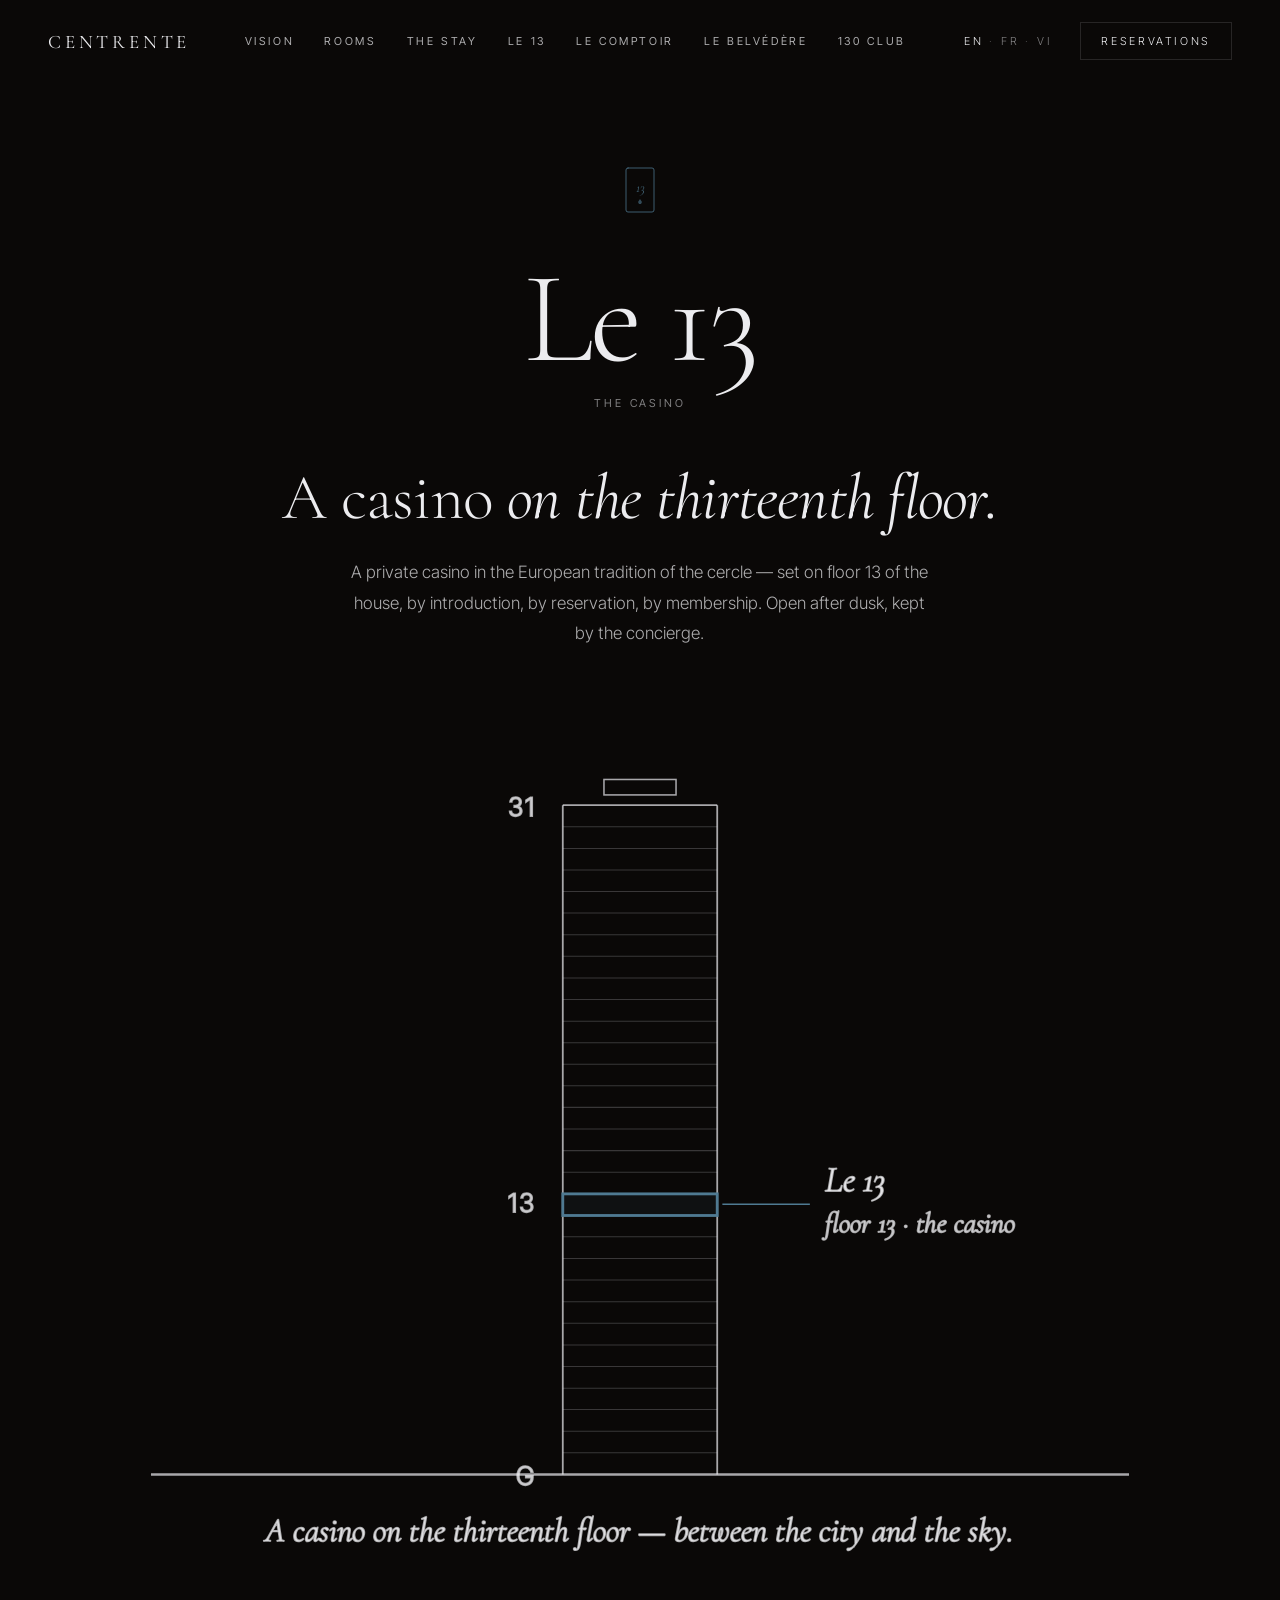
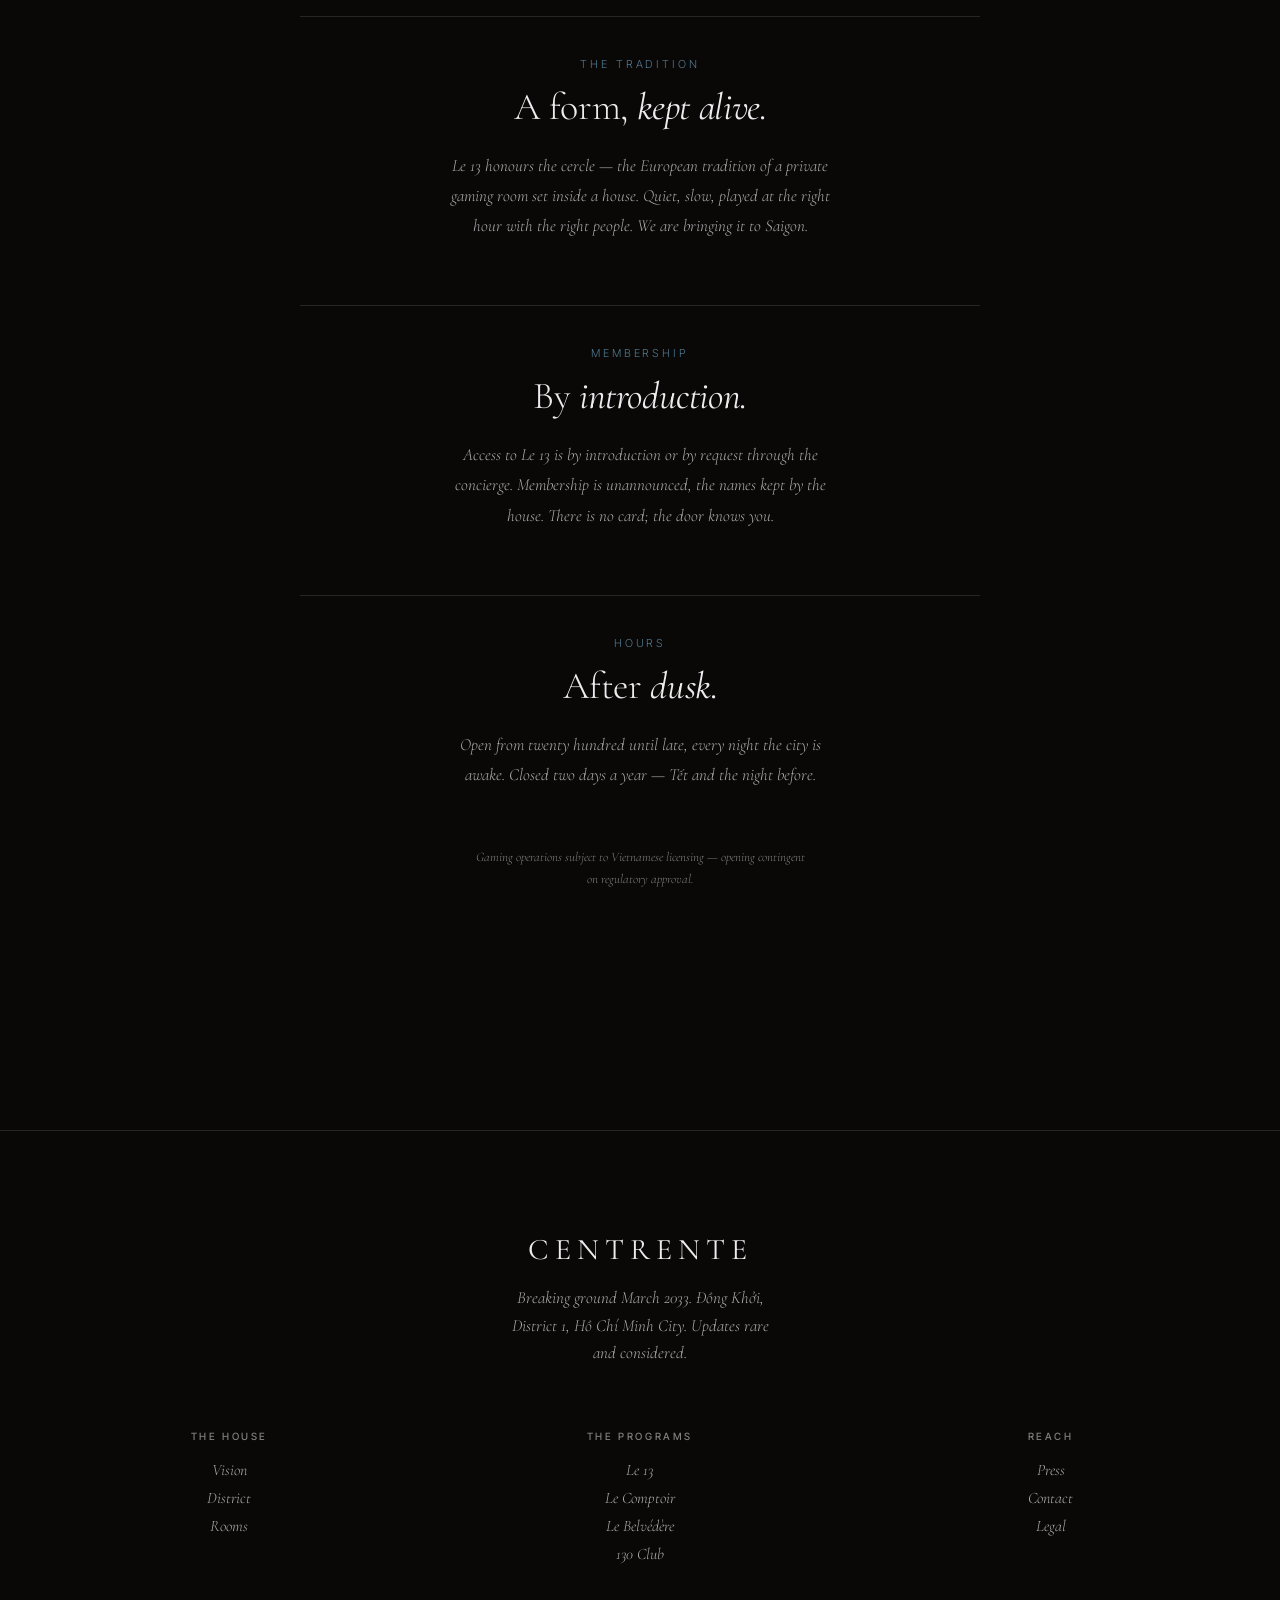
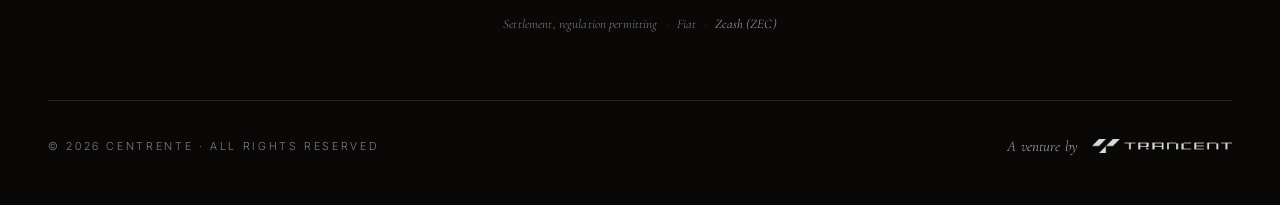
==== commit 26324e7d: "subpages: info blocks + ipad compact + footer compact" ====
--- a/le-13.html
+++ b/le-13.html
@@ -112,6 +112,24 @@
       <text x="230" y="316" font-family="Cormorant Garamond" font-style="italic" fill="#ECECEFCC" font-size="13" text-anchor="middle">A casino on the thirteenth floor — between the city and the sky.</text>
     </svg>
   </div>
+  <div class="info-block">
+    <div class="eyebrow" data-i18n="le13_tradition_eyebrow">The Tradition</div>
+    <h3 data-i18n-html="le13_tradition_h3">A form, <em>kept alive.</em></h3>
+    <p data-i18n="le13_tradition_p">Le 13 honours the cercle — the European tradition of a private gaming room set inside a house. Quiet, slow, played at the right hour with the right people. We are bringing it to Saigon.</p>
+  </div>
+
+  <div class="info-block">
+    <div class="eyebrow" data-i18n="le13_membership_eyebrow">Membership</div>
+    <h3 data-i18n-html="le13_membership_h3">By <em>introduction.</em></h3>
+    <p data-i18n="le13_membership_p">Access to Le 13 is by introduction or by request through the concierge. Membership is unannounced, the names kept by the house. There is no card; the door knows you.</p>
+  </div>
+
+  <div class="info-block">
+    <div class="eyebrow" data-i18n="le13_hours_eyebrow">Hours</div>
+    <h3 data-i18n-html="le13_hours_h3">After <em>dusk.</em></h3>
+    <p data-i18n="le13_hours_p">Open from twenty hundred until late, every night the city is awake. Closed two days a year — Tết and the night before.</p>
+  </div>
+
   <div class="le13-footnote" data-i18n="le13_footnote">
     Gaming operations subject to Vietnamese licensing — opening contingent on regulatory approval.
   </div>
--- a/style.css
+++ b/style.css
@@ -460,6 +460,28 @@
   .stats { grid-template-columns: repeat(2, 1fr); }
 }
 
+/* ─── iPad / tablet — subpage compaction ─── */
+@media (max-width: 1024px) and (min-width: 769px) {
+  section { padding: 100px 40px; }
+  .anchor { margin-bottom: 56px; }
+  .anchor .seal { font-size: 96px; }
+  .anchor .seal small { font-size: 10px; margin-top: 18px; }
+  .anchor .head { margin-top: 40px; max-width: 620px; }
+  .anchor .head h2 { font-size: clamp(36px, 5vw, 60px); }
+  .anchor .head p { font-size: 16px; line-height: 1.7; }
+  .venue-glyph { margin-bottom: 32px; }
+  .venue-glyph svg { width: 52px; height: 52px; }
+  .le13-diagram, .le21-diagram, .belvedere-diagram { margin-top: 40px; }
+  .le13-diagram svg, .le21-diagram svg, .belvedere-diagram svg { max-width: 540px; }
+  .le13-footnote, .le21-footnote, .belvedere-footnote { margin-top: 40px; font-size: 12px; }
+  .chef-bio, .cellar-bio { margin-top: 56px; padding-top: 36px; max-width: 580px; }
+  .chef-bio .glyph svg, .cellar-bio .glyph svg { width: 38px; height: 38px; }
+  .chef-bio .name, .cellar-bio .name { font-size: 36px; margin-bottom: 22px; }
+  .chef-bio .story, .cellar-bio .story { font-size: 15px; line-height: 1.7; }
+  .chef-bio .eyebrow, .cellar-bio .eyebrow { font-size: 10px; margin-bottom: 14px; }
+  .chef-bio .origin, .cellar-bio .origin { font-size: 10px; }
+}
+
 /* ─── mobile ─── */
 .nav-toggle {
   display: none;
@@ -602,27 +624,43 @@
   .chef-bio .story, .cellar-bio .story { font-size: 16px; line-height: 1.7; }
   .chef-bio .origin, .cellar-bio .origin { font-size: 10px; letter-spacing: .22em; }
 
-  .palette-grid { grid-template-columns: repeat(2, 1fr); gap: 12px; margin-top: 44px; }
-  .sw { padding: 12px; }
-  .sw .nm { font-size: 14px; }
-  .sw .hex { font-size: 9px; }
-
-  .type-spec { grid-template-columns: 1fr; gap: 44px; margin-top: 44px; }
-  .ts-card.serif .sample { font-size: 56px; }
-  .ts-card.sans .sample { font-size: 17px; }
-
-  footer { padding: 70px 24px 36px; }
-  .foot-mark { font-size: 24px; }
-  .foot-tag { font-size: 14px; }
-  .foot-cols { grid-template-columns: 1fr; gap: 32px; margin-top: 48px; text-align: center; }
-  .foot-currencies { font-size: 12px; margin-top: 32px; }
-  .foot-currencies .sep { margin: 0 6px; }
+  .palette-grid { grid-template-columns: repeat(3, 1fr); gap: 8px; margin-top: 36px; }
+  .sw { padding: 8px; }
+  .sw .nm { font-size: 11px; }
+  .sw .hex { font-size: 8px; letter-spacing: .08em; margin-top: 2px; }
+
+  .type-spec { grid-template-columns: 1fr; gap: 28px; margin-top: 32px; }
+  .ts-card { padding-top: 22px; }
+  .ts-card .label { font-size: 9px; }
+  .ts-card .name { font-size: 13px; margin-top: 6px; }
+  .ts-card .sample { margin-top: 22px !important; }
+  .ts-card.serif .sample { font-size: 42px !important; line-height: 1; }
+  .ts-card.serif .sample + .sample { font-size: 32px !important; margin-top: 10px !important; }
+  .ts-card.sans .sample { font-size: 14px !important; line-height: 1.55; }
+  .ts-card.sans .sample + .sample { font-size: 9px !important; margin-top: 18px !important; }
+
+  footer { padding: 48px 20px 24px; margin-top: 56px; }
+  .foot-mark { font-size: 20px; letter-spacing: .18em; }
+  .foot-tag { font-size: 12px; line-height: 1.55; margin-top: 12px; max-width: 32ch; }
+  .foot-cols {
+    grid-template-columns: 1fr 1fr 1fr;
+    gap: 14px;
+    margin-top: 32px;
+    text-align: center;
+  }
+  .foot-cols h4 { font-size: 9px; margin-bottom: 10px; letter-spacing: .22em; }
+  .foot-cols a { font-size: 12px; margin-bottom: 4px; line-height: 1.4; }
+  .foot-currencies { font-size: 10px; margin-top: 24px; line-height: 1.5; }
+  .foot-currencies .sep { margin: 0 4px; }
   .foot-base {
-    flex-direction: column; align-items: center; gap: 20px;
-    padding-top: 28px; margin-top: 44px;
-    font-size: 10px; letter-spacing: .2em;
+    flex-direction: column; align-items: center; gap: 12px;
+    padding-top: 20px; margin-top: 28px;
+    font-size: 9px; letter-spacing: .18em;
     text-align: center;
   }
+  .foot-base .trancent { gap: 10px; }
+  .foot-base .trancent .label { font-size: 12px; }
+  .foot-base .trancent img { height: 12px; }
 
   .map { aspect-ratio: 4/3; }
 
@@ -683,3 +721,39 @@
   .story-prose p { font-size: 17px; line-height: 1.75; margin-bottom: 24px; text-align: left; }
   .story-prose p:last-child { font-size: 19px; margin-top: 36px; text-align: center; }
 }
+
+/* ─── info blocks (subpage content sections) ─── */
+.info-block {
+  margin: 64px auto 0; max-width: 680px;
+  text-align: center;
+  border-top: 1px solid var(--hairline);
+  padding-top: 40px;
+}
+.info-block .eyebrow {
+  font-size: 11px; letter-spacing: .26em;
+  text-transform: uppercase; color: var(--ink-lift);
+  margin-bottom: 16px;
+}
+.info-block h3 {
+  font-family: var(--serif); font-weight: 300;
+  font-size: 38px; line-height: 1.1; letter-spacing: -0.01em;
+  margin-bottom: 22px;
+}
+.info-block h3 em { font-style: italic; font-weight: 400; }
+.info-block p {
+  font-family: var(--serif); font-style: italic;
+  font-size: 17px; color: var(--ivory-70);
+  line-height: 1.78;
+  max-width: 56ch; margin: 0 auto;
+}
+@media (max-width: 1024px) and (min-width: 769px) {
+  .info-block { margin-top: 48px; padding-top: 32px; max-width: 580px; }
+  .info-block h3 { font-size: 32px; }
+  .info-block p { font-size: 15px; line-height: 1.7; }
+}
+@media (max-width: 768px) {
+  .info-block { margin-top: 48px; padding-top: 32px; }
+  .info-block .eyebrow { font-size: 10px; margin-bottom: 12px; }
+  .info-block h3 { font-size: 26px; margin-bottom: 18px; }
+  .info-block p { font-size: 15px; line-height: 1.7; }
+}
